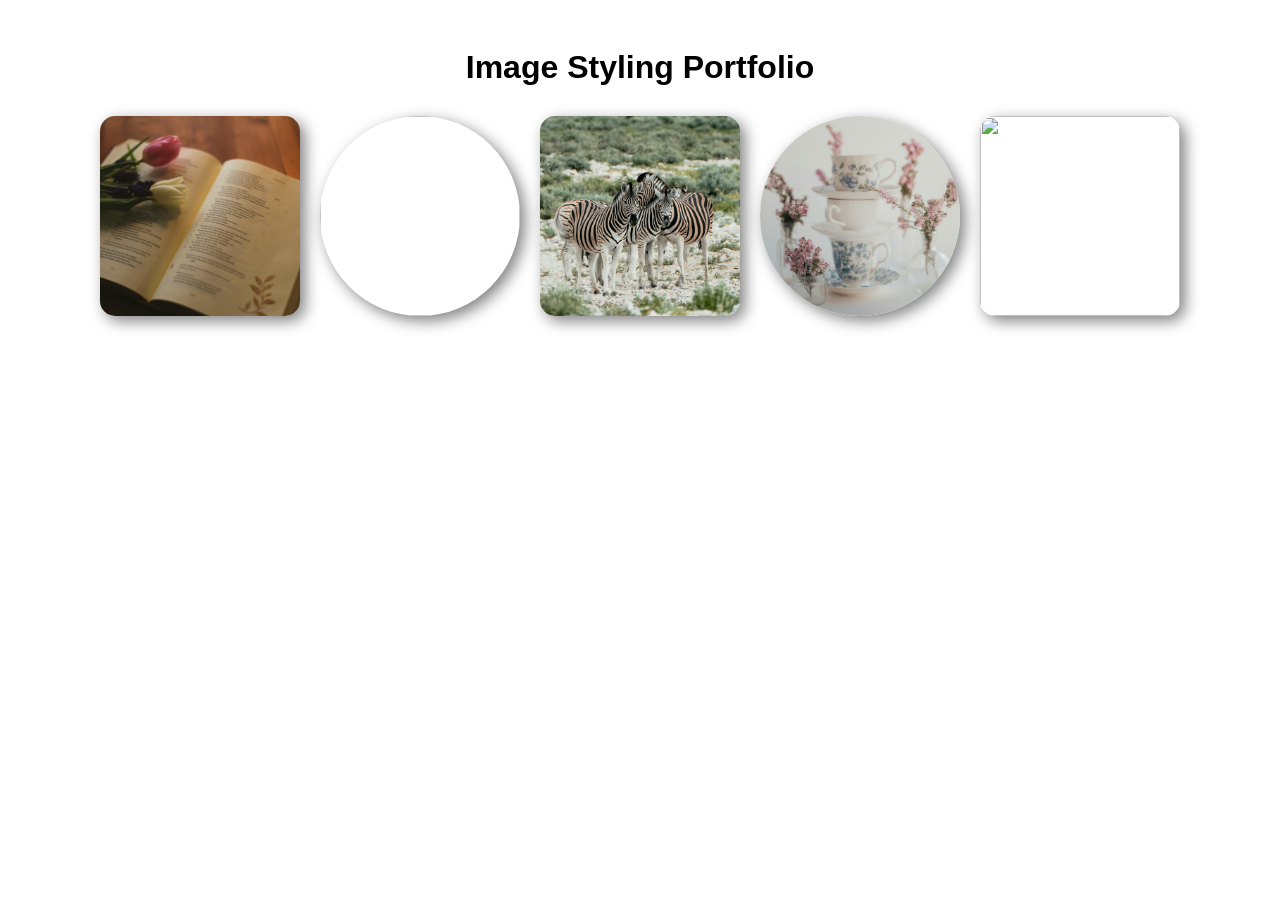
==== exercises/images.html @ 83d1549b "Add Task 4 - Image Styling Portfolio" ====
<!DOCTYPE html>
<html>
<head>
<title>Image Styling Portfolio</title>
<link rel="stylesheet" href="../styles/components.css">
</head>

<body>

<h1>Image Styling Portfolio</h1>

<div class="gallery">

  <div class="overlay-container">
    <img src="../images/gallery/image1.jpg" class="rounded hover-effect shadow">
    <div class="overlay-text">Image 1 Overlay</div>
  </div>

  <div class="overlay-container">
    <img src="../images/gallery/image2.jpg" class="circle hover-effect shadow">
    <div class="overlay-text">Image 2 Overlay</div>
  </div>

  <div class="overlay-container">
    <img src="../images/gallery/image3.jpg" class="rounded hover-effect shadow">
    <div class="overlay-text">Image 3 Overlay</div>
  </div>

  <div class="overlay-container">
    <img src="../images/gallery/image4.jpg" class="circle hover-effect shadow">
    <div class="overlay-text">Image 4 Overlay</div>
  </div>

  <div class="overlay-container">
    <img src="../images/gallery/image5.jpg" class="rounded hover-effect shadow">
    <div class="overlay-text">Image 5 Overlay</div>
  </div>

</div>

</body>
</html>
---- styles/components.css ----
body{
font-family:Arial;
padding:20px;
}

h1{
text-align:center;
margin-bottom:30px;
}

.gallery{
display:flex;
flex-wrap:wrap;
gap:20px;
justify-content:center;
}

.gallery img{
width:200px;
height:200px;
object-fit:cover;
transition:0.5s;
display:block;
}

.rounded{
border-radius:15px;
}

.circle{
border-radius:50%;
}

.shadow{
box-shadow:5px 5px 15px gray;
}

.hover-effect:hover{
transform:scale(1.1);
}

.overlay-container{
position:relative;
display:inline-block;
}

.overlay-container .overlay-text{
position:absolute;
bottom:0;
background:rgba(0,0,0,0.6);
color:white;
width:100%;
text-align:center;
opacity:0;
transition:0.5s;
padding:5px 0;
font-size:16px;
}

.overlay-container:hover .overlay-text{
opacity:1;
}

/* Task 5: Button Styling Collection */
.btn{
padding:10px 20px;
font-size:16px;
font-family:Arial, sans-serif;
border:none;
cursor:pointer;
transition:all 0.3s ease;
margin:5px;
}

.btn.primary{background-color:#007bff;color:white;}
.btn.secondary{background-color:#6c757d;color:white;}
.btn.success{background-color:#28a745;color:white;}
.btn.danger{background-color:#dc3545;color:white;}
.btn.rounded{border-radius:20px;}
.btn.shadow{box-shadow:2px 2px 10px rgba(0,0,0,0.3);}
.btn.gradient{background:linear-gradient(45deg,#ff6b6b,#f06595);color:white;}
.btn:hover{transform:scale(1.05);opacity:0.9;}
.btn:focus{outline:2px solid #333;}
.btn:disabled{background-color:#ccc;cursor:not-allowed;opacity:0.6;}
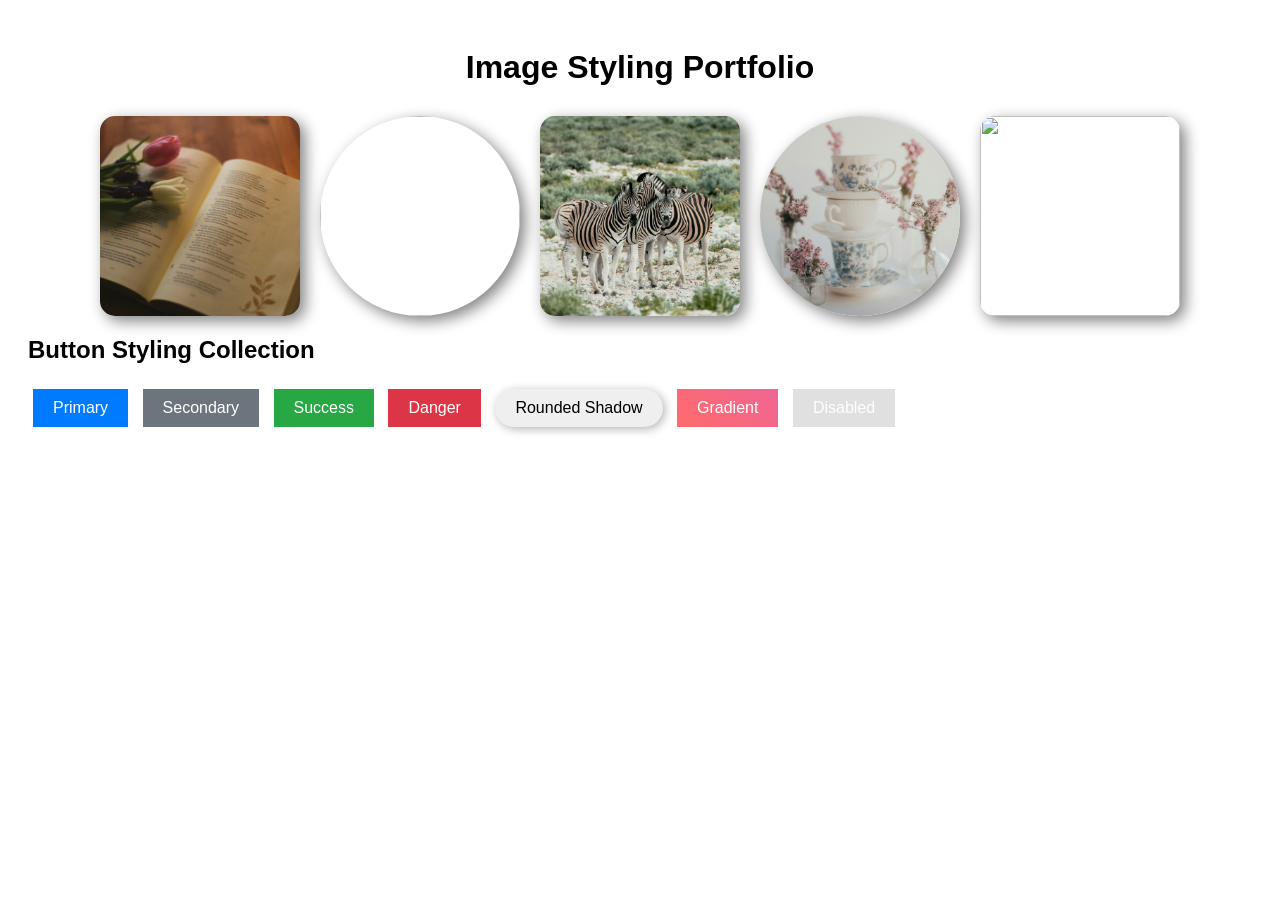
==== commit 250df4f4: "Add Task 5 - Button Styling Collection" ====
--- a/exercises/images.html
+++ b/exercises/images.html
@@ -1,8 +1,8 @@
 <!DOCTYPE html>
 <html>
 <head>
-<title>Image Styling Portfolio</title>
-<link rel="stylesheet" href="../styles/components.css">
+  <title>Image Styling Portfolio</title>
+  <link rel="stylesheet" href="../styles/components.css">
 </head>
 
 <body>
@@ -38,5 +38,17 @@
 
 </div>
 
+<h2>Button Styling Collection</h2>
+
+<div class="button-collection">
+  <button class="btn primary">Primary</button>
+  <button class="btn secondary">Secondary</button>
+  <button class="btn success">Success</button>
+  <button class="btn danger">Danger</button>
+  <button class="btn rounded shadow">Rounded Shadow</button>
+  <button class="btn gradient">Gradient</button>
+  <button class="btn primary" disabled>Disabled</button>
+</div>
+
 </body>
 </html>
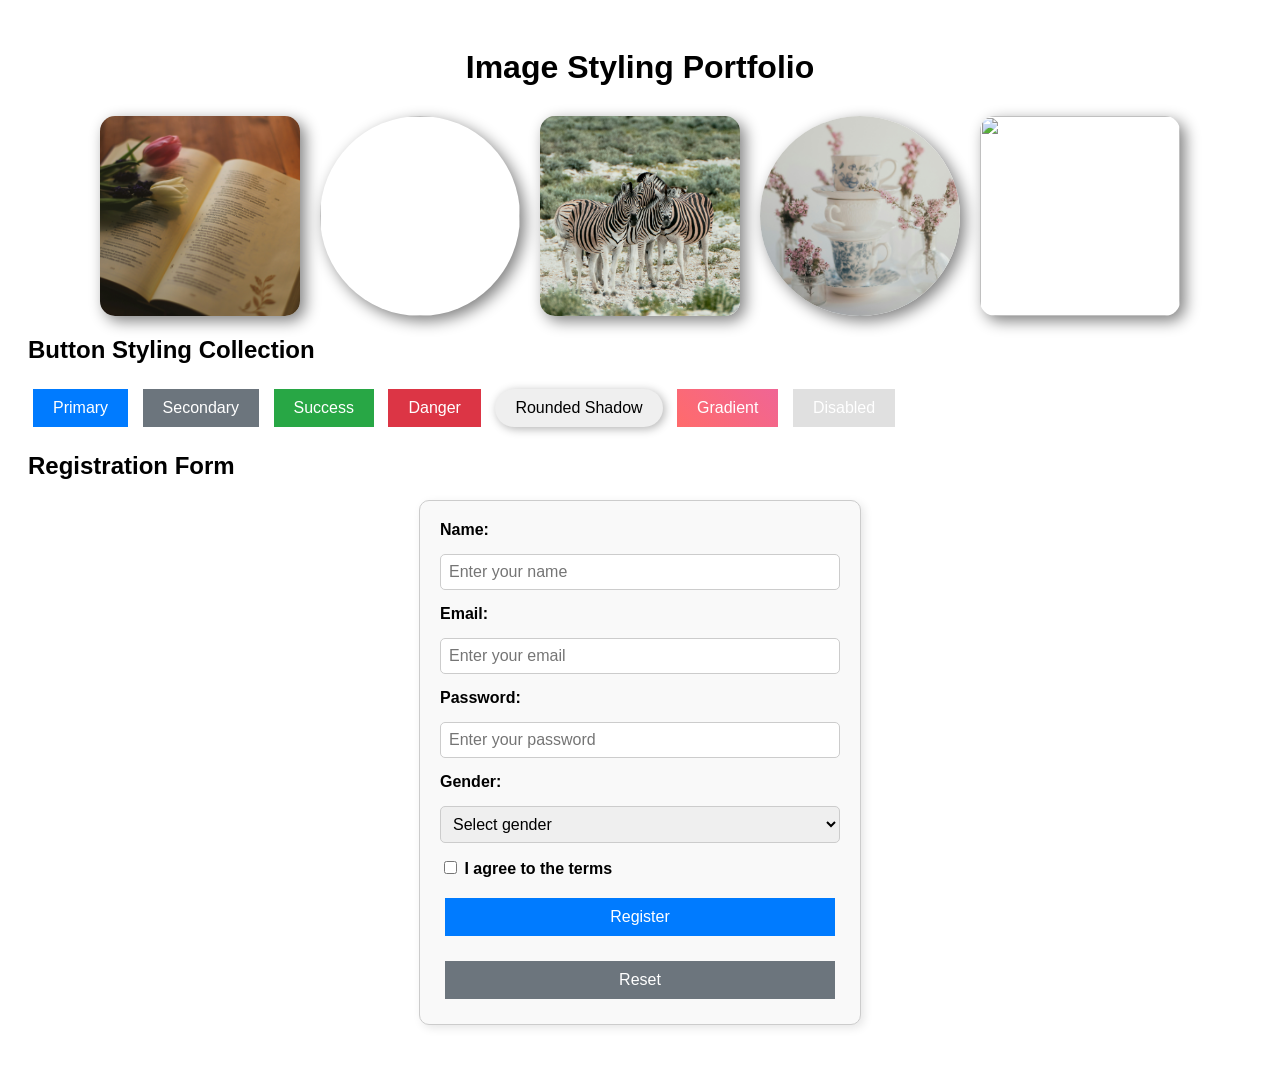
==== commit 1caa95e5: "Add Task 6: Registration Form to images.html" ====
--- a/exercises/images.html
+++ b/exercises/images.html
@@ -51,4 +51,31 @@
 </div>
 
 </body>
-</html>+</html>
+<!-- Task 6: Registration Form Styling -->
+<h2>Registration Form</h2>
+
+<form class="registration-form">
+  <label for="name">Name:</label>
+  <input type="text" id="name" name="name" placeholder="Enter your name" required>
+
+  <label for="email">Email:</label>
+  <input type="email" id="email" name="email" placeholder="Enter your email" required>
+
+  <label for="password">Password:</label>
+  <input type="password" id="password" name="password" placeholder="Enter your password" required>
+
+  <label for="gender">Gender:</label>
+  <select id="gender" name="gender">
+    <option value="">Select gender</option>
+    <option value="male">Male</option>
+    <option value="female">Female</option>
+  </select>
+
+  <label>
+    <input type="checkbox" name="terms" required> I agree to the terms
+  </label>
+
+  <button class="btn primary" type="submit">Register</button>
+  <button class="btn secondary" type="reset">Reset</button>
+</form>
--- a/styles/components.css
+++ b/styles/components.css
@@ -81,4 +81,42 @@
 .btn.gradient{background:linear-gradient(45deg,#ff6b6b,#f06595);color:white;}
 .btn:hover{transform:scale(1.05);opacity:0.9;}
 .btn:focus{outline:2px solid #333;}
-.btn:disabled{background-color:#ccc;cursor:not-allowed;opacity:0.6;}+.btn:disabled{background-color:#ccc;cursor:not-allowed;opacity:0.6;}
+/* Task 6: Form Styling */
+.registration-form {
+  width: 400px;
+  margin: 20px auto;
+  padding: 20px;
+  border: 1px solid #ccc;
+  border-radius: 10px;
+  box-shadow: 3px 3px 10px rgba(0,0,0,0.1);
+  display: flex;
+  flex-direction: column;
+  gap: 15px;
+  background-color: #f9f9f9;
+}
+
+.registration-form label {
+  font-weight: bold;
+}
+
+.registration-form input,
+.registration-form select {
+  padding: 8px;
+  font-size: 16px;
+  border: 1px solid #ccc;
+  border-radius: 5px;
+  outline: none;
+  transition: 0.3s;
+}
+
+.registration-form input:focus,
+.registration-form select:focus {
+  border-color: #007bff;
+  box-shadow: 0 0 5px rgba(0,123,255,0.5);
+}
+
+.registration-form input:disabled {
+  background-color: #eee;
+  cursor: not-allowed;
+}
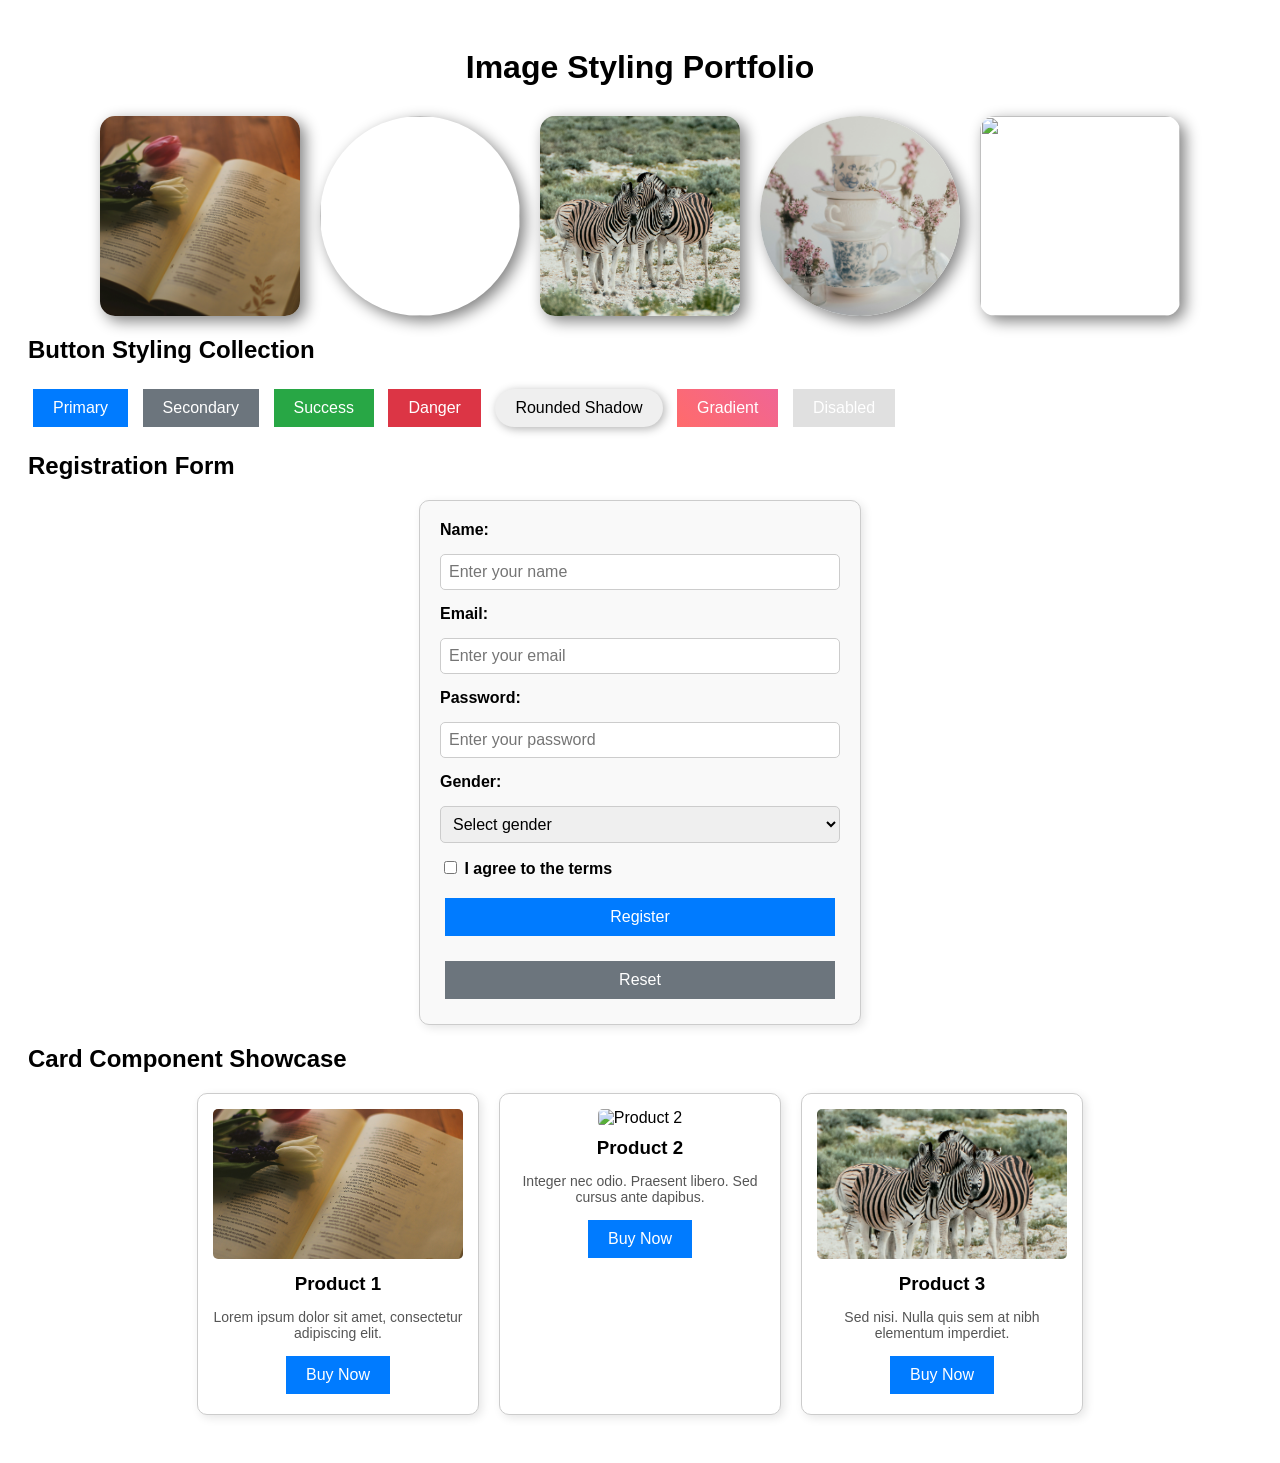
==== commit 934f4b17: "Add 7: Card Component Design to images.html" ====
--- a/exercises/images.html
+++ b/exercises/images.html
@@ -78,4 +78,29 @@
 
   <button class="btn primary" type="submit">Register</button>
   <button class="btn secondary" type="reset">Reset</button>
-</form>+</form>
+<!-- 7 -->
+<h2>Card Component Showcase</h2>
+
+<div class="card-container">
+  <div class="card">
+    <img src="../images/gallery/image1.jpg" alt="Product 1">
+    <h3>Product 1</h3>
+    <p>Lorem ipsum dolor sit amet, consectetur adipiscing elit.</p>
+    <button class="btn primary">Buy Now</button>
+  </div>
+
+  <div class="card">
+    <img src="../images/gallery/image2.jpg" alt="Product 2">
+    <h3>Product 2</h3>
+    <p>Integer nec odio. Praesent libero. Sed cursus ante dapibus.</p>
+    <button class="btn primary">Buy Now</button>
+  </div>
+
+  <div class="card">
+    <img src="../images/gallery/image3.jpg" alt="Product 3">
+    <h3>Product 3</h3>
+    <p>Sed nisi. Nulla quis sem at nibh elementum imperdiet.</p>
+    <button class="btn primary">Buy Now</button>
+  </div>
+</div>
--- a/styles/components.css
+++ b/styles/components.css
@@ -119,4 +119,46 @@
 .registration-form input:disabled {
   background-color: #eee;
   cursor: not-allowed;
+}
+/* 7 */
+.card-container {
+  display: flex;
+  flex-wrap: wrap;
+  gap: 20px;
+  justify-content: center;
+  margin: 20px 0;
+}
+
+.card {
+  width: 250px;
+  border: 1px solid #ccc;
+  border-radius: 10px;
+  overflow: hidden;
+  padding: 15px;
+  box-shadow: 3px 3px 10px rgba(0,0,0,0.1);
+  text-align: center;
+  transition: transform 0.3s, box-shadow 0.3s;
+  background-color: #fff;
+}
+
+.card img {
+  width: 100%;
+  height: 150px;
+  object-fit: cover;
+  border-radius: 5px;
+}
+
+.card h3 {
+  margin: 10px 0 5px 0;
+}
+
+.card p {
+  font-size: 14px;
+  color: #555;
+  margin-bottom: 10px;
+}
+
+.card:hover {
+  transform: translateY(-5px);
+  box-shadow: 5px 5px 15px rgba(0,0,0,0.2);
 }
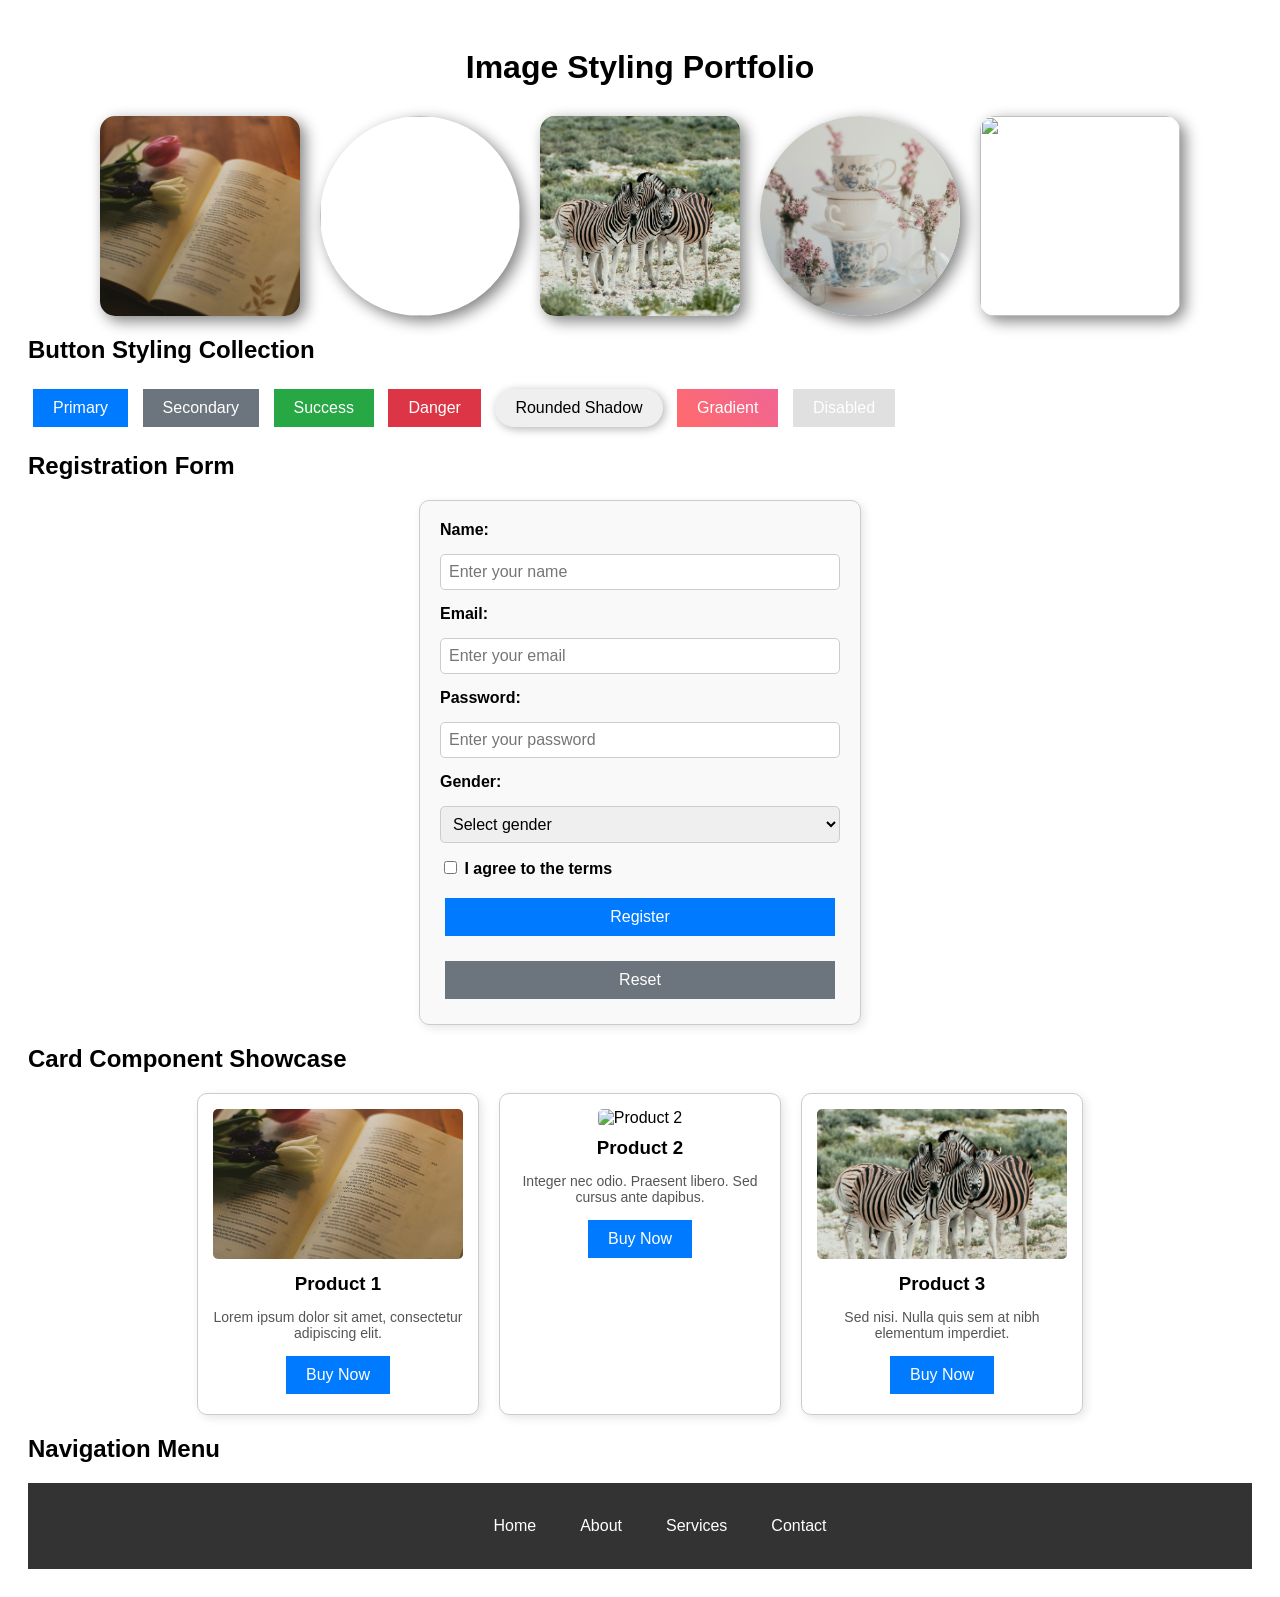
==== commit 4955cbb8: "Add 8: Navigation Menu Styling" ====
--- a/exercises/images.html
+++ b/exercises/images.html
@@ -103,4 +103,24 @@
     <p>Sed nisi. Nulla quis sem at nibh elementum imperdiet.</p>
     <button class="btn primary">Buy Now</button>
   </div>
-</div>+</div>
+<!-- 8 -->
+<h2>Navigation Menu</h2>
+
+<nav class="navbar">
+  <ul class="nav-menu">
+    <li><a href="#">Home</a></li>
+    <li><a href="#">About</a></li>
+
+    <li class="dropdown">
+      <a href="#">Services</a>
+      <ul class="dropdown-menu">
+        <li><a href="#">Web Design</a></li>
+        <li><a href="#">Development</a></li>
+        <li><a href="#">SEO</a></li>
+      </ul>
+    </li>
+
+    <li><a href="#">Contact</a></li>
+  </ul>
+</nav>
--- a/styles/components.css
+++ b/styles/components.css
@@ -161,4 +161,56 @@
 .card:hover {
   transform: translateY(-5px);
   box-shadow: 5px 5px 15px rgba(0,0,0,0.2);
+}
+/* 8 */
+
+.navbar{
+  background:#333;
+  padding:10px;
+}
+
+.nav-menu{
+  list-style:none;
+  display:flex;
+  justify-content:center;
+  gap:20px;
+}
+
+.nav-menu li{
+  position:relative;
+}
+
+.nav-menu a{
+  text-decoration:none;
+  color:white;
+  padding:8px 12px;
+  display:block;
+  transition:0.3s;
+}
+
+.nav-menu a:hover{
+  background:#555;
+  border-radius:5px;
+}
+
+.dropdown-menu{
+  display:none;
+  position:absolute;
+  top:35px;
+  left:0;
+  background:#444;
+  list-style:none;
+  min-width:120px;
+}
+
+.dropdown-menu li a{
+  padding:8px;
+}
+
+.dropdown:hover .dropdown-menu{
+  display:block;
+}
+
+.dropdown-menu a:hover{
+  background:#666;
 }
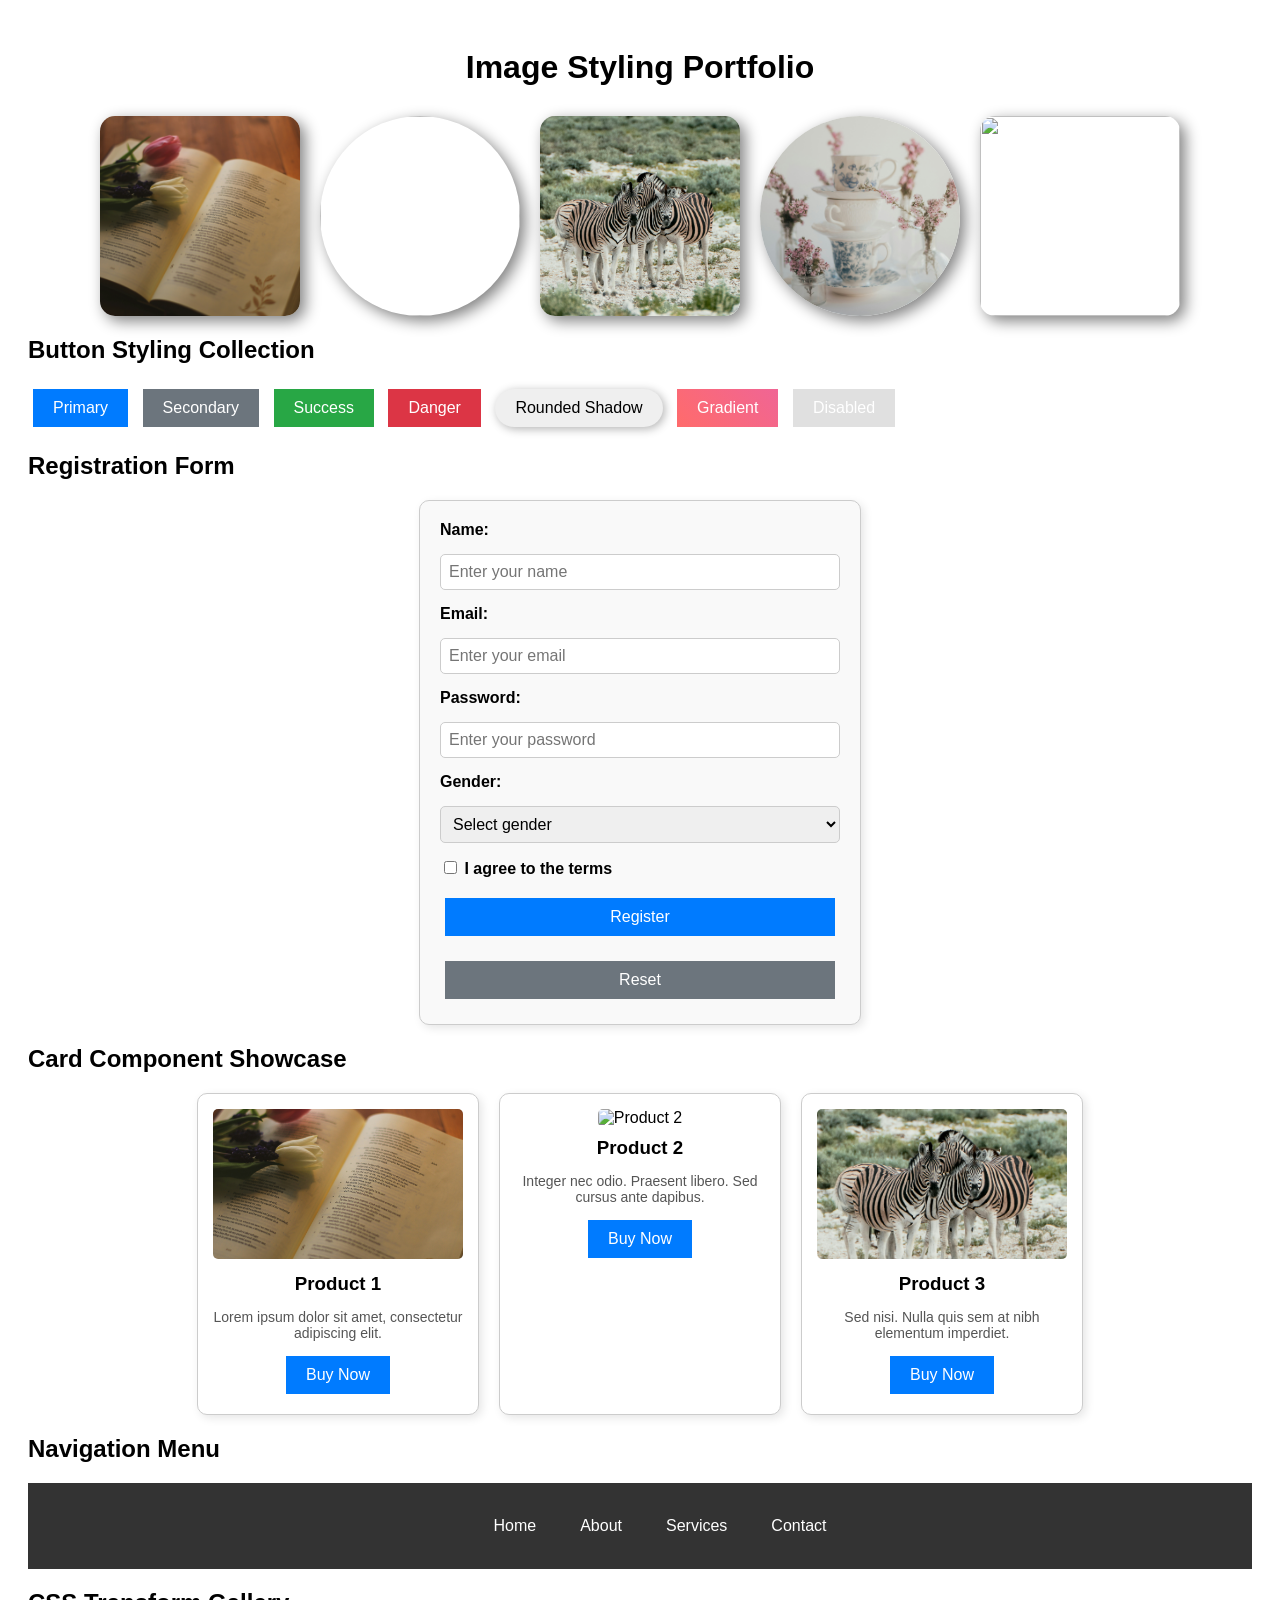
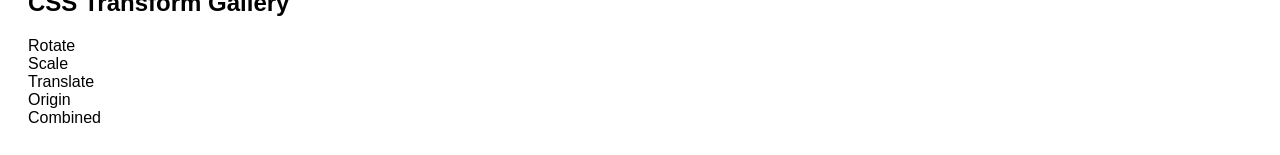
==== commit 42178856: "Add 9: CSS Transform Gallery" ====
--- a/exercises/images.html
+++ b/exercises/images.html
@@ -123,4 +123,20 @@
 
     <li><a href="#">Contact</a></li>
   </ul>
-</nav>+</nav>
+<!-- 9 -->
+<h2>CSS Transform Gallery</h2>
+
+<div class="transform-gallery">
+
+<div class="box rotate">Rotate</div>
+
+<div class="box scale">Scale</div>
+
+<div class="box translate">Translate</div>
+
+<div class="box origin">Origin</div>
+
+<div class="box combo">Combined</div>
+
+</div>
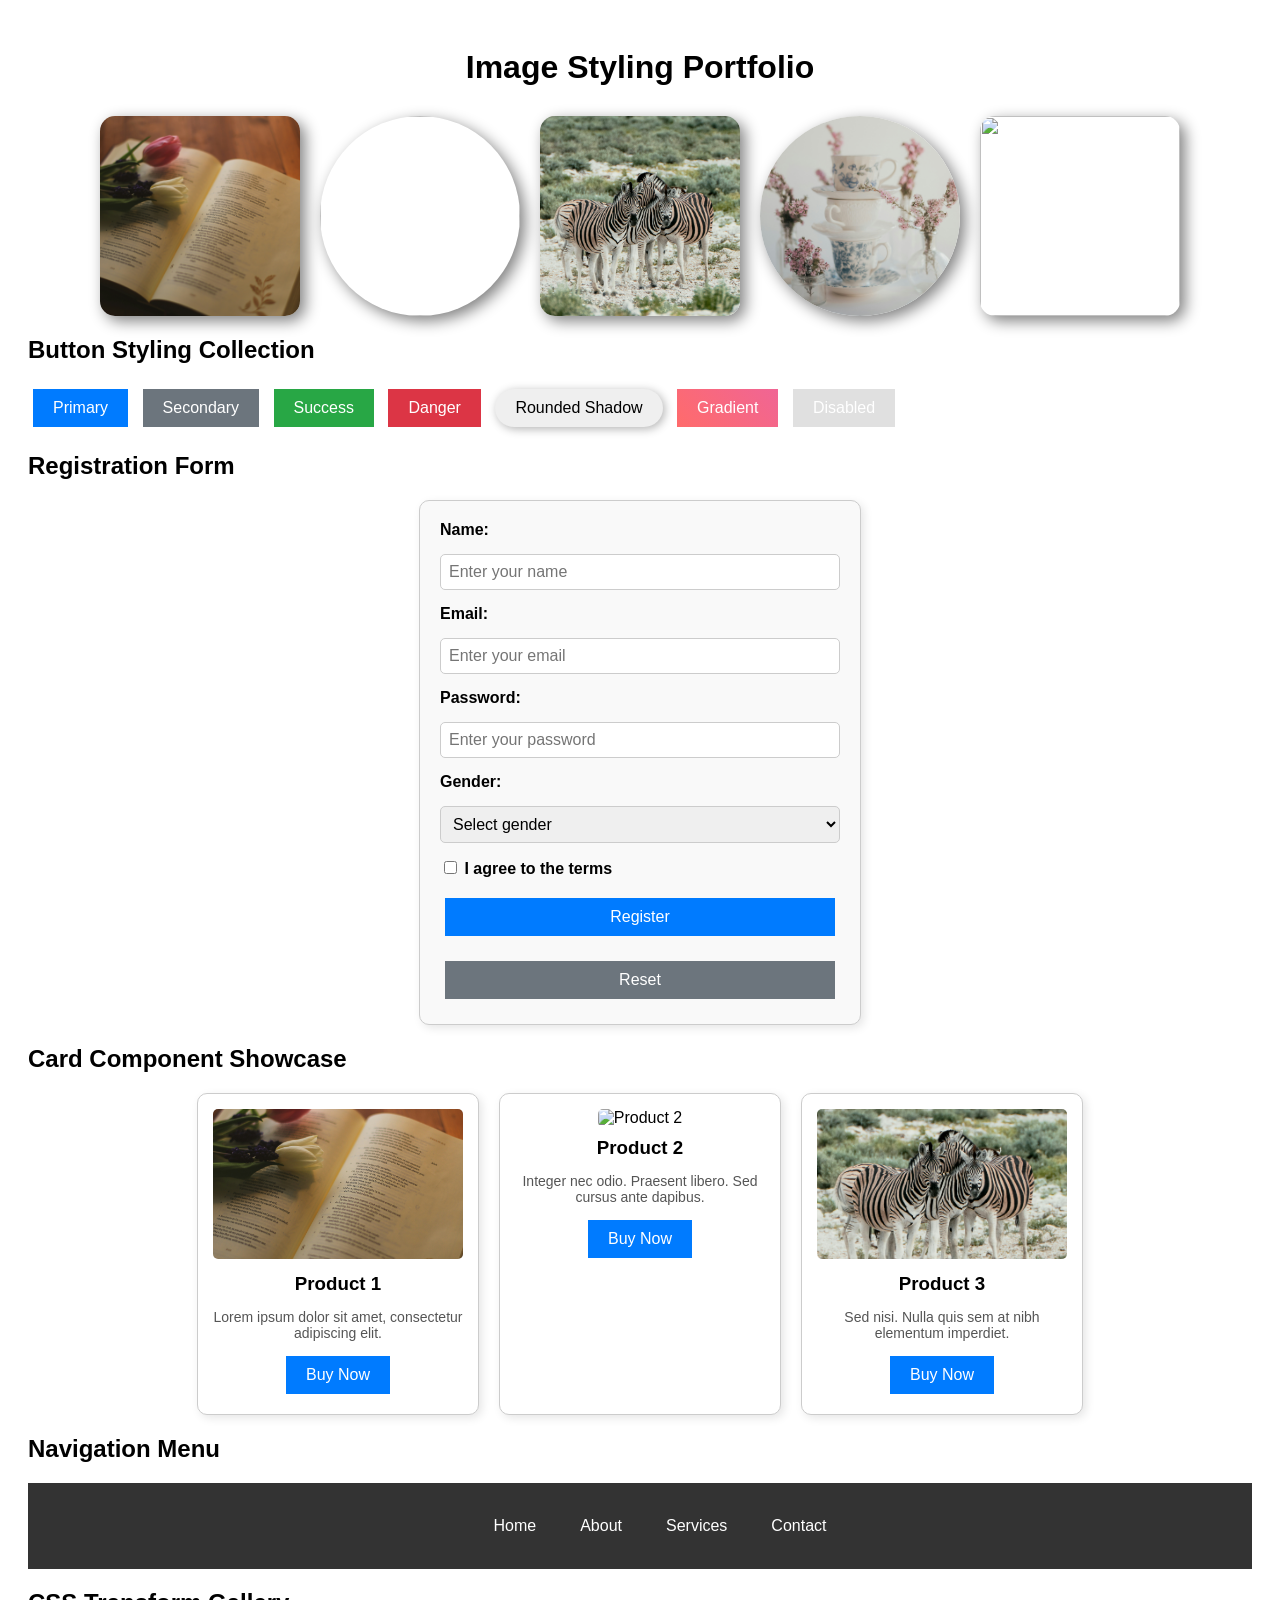
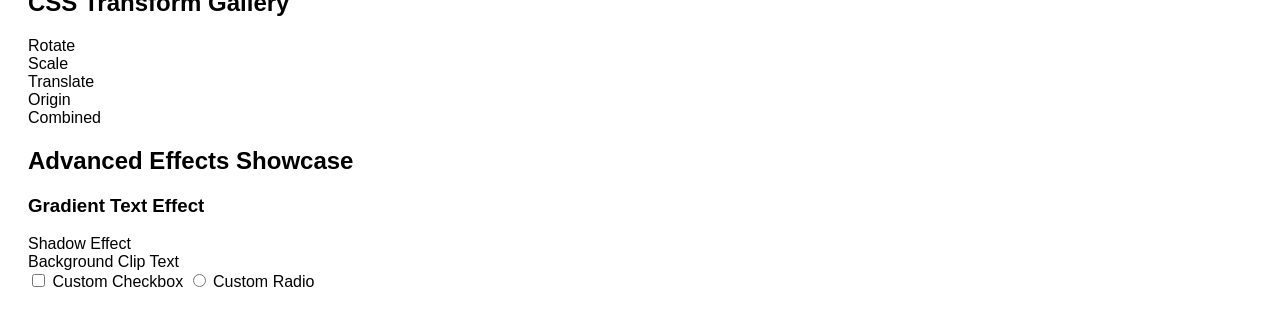
==== commit b902f2f2: "Add 10: Advanced Effects Showcase" ====
--- a/exercises/images.html
+++ b/exercises/images.html
@@ -139,4 +139,28 @@
 
 <div class="box combo">Combined</div>
 
+</div>
+<!-- 10 -->
+<h2>Advanced Effects Showcase</h2>
+
+<div class="advanced-effects">
+
+<h3 class="gradient-text">Gradient Text Effect</h3>
+
+<div class="shadow-box">Shadow Effect</div>
+
+<div class="loading"></div>
+
+<div class="clip-text">Background Clip Text</div>
+
+<label class="custom-check">
+<input type="checkbox">
+Custom Checkbox
+</label>
+
+<label class="custom-radio">
+<input type="radio" name="option">
+Custom Radio
+</label>
+
 </div>
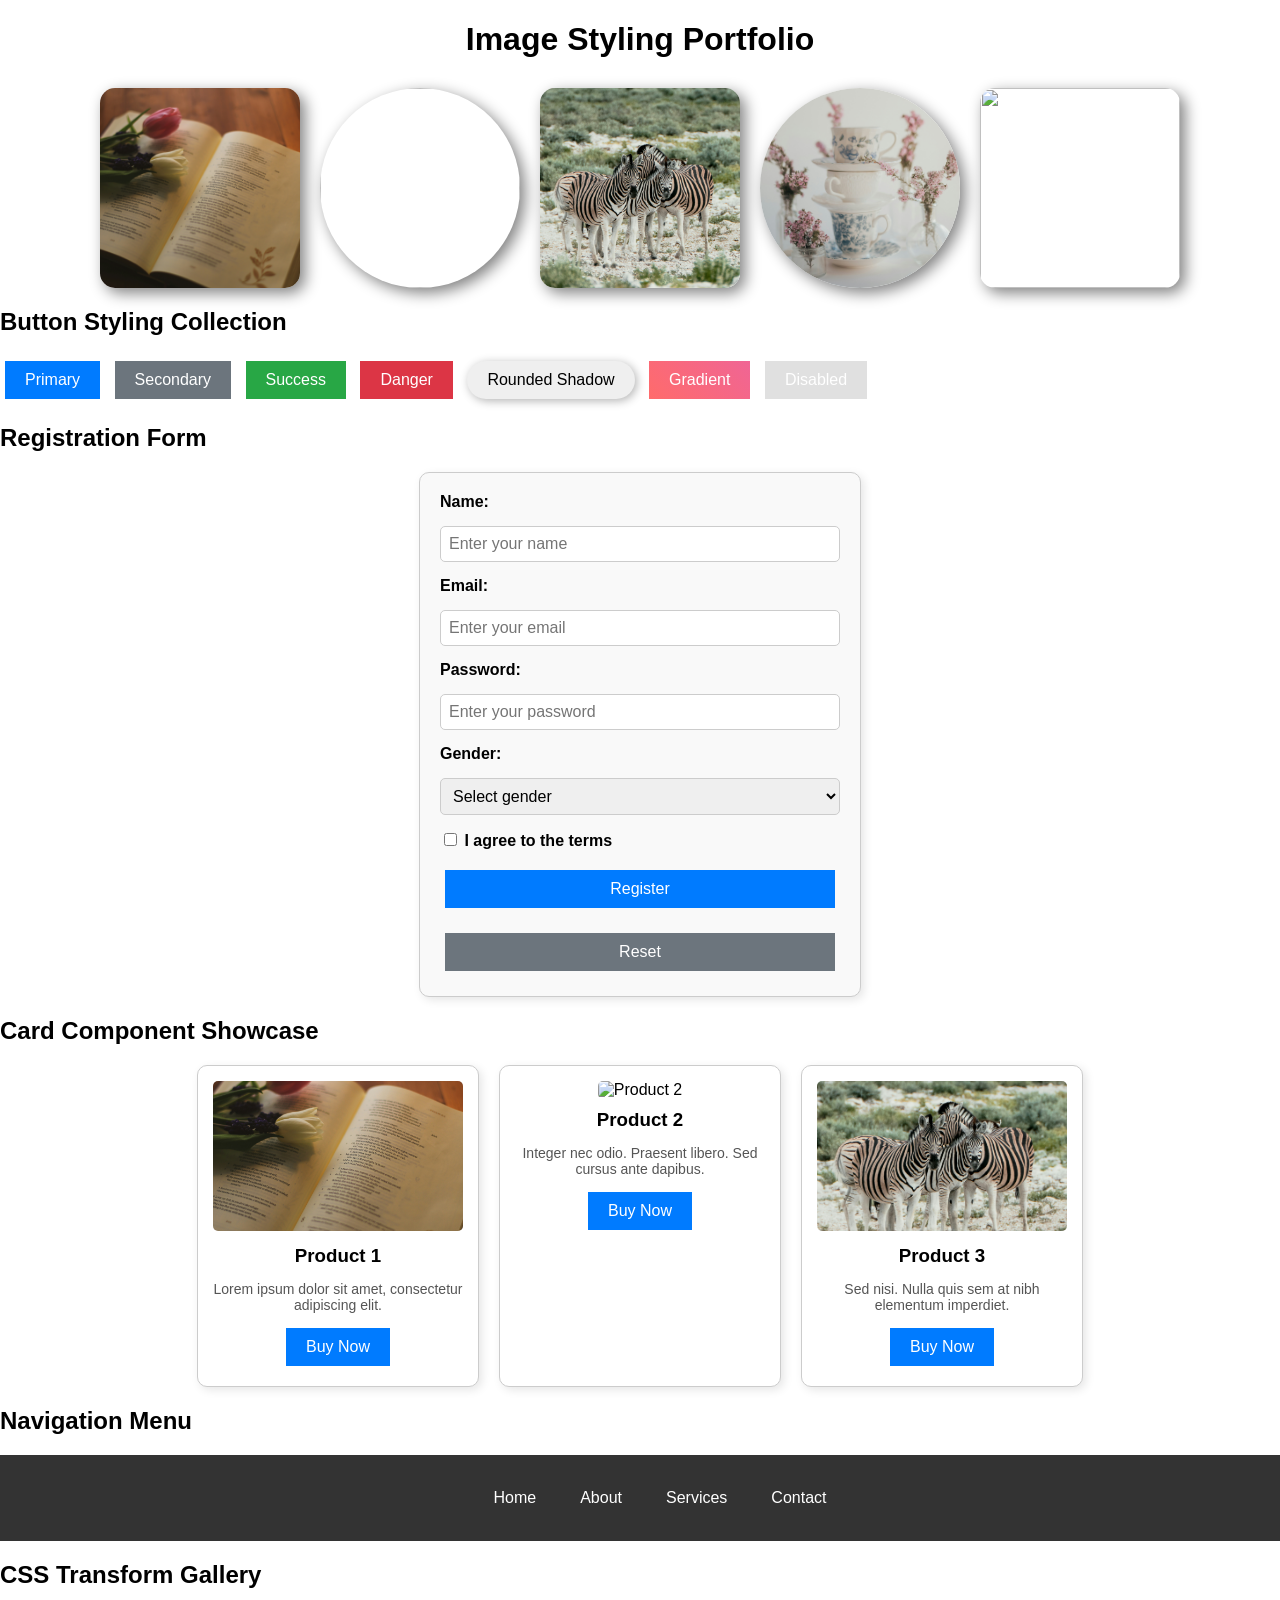
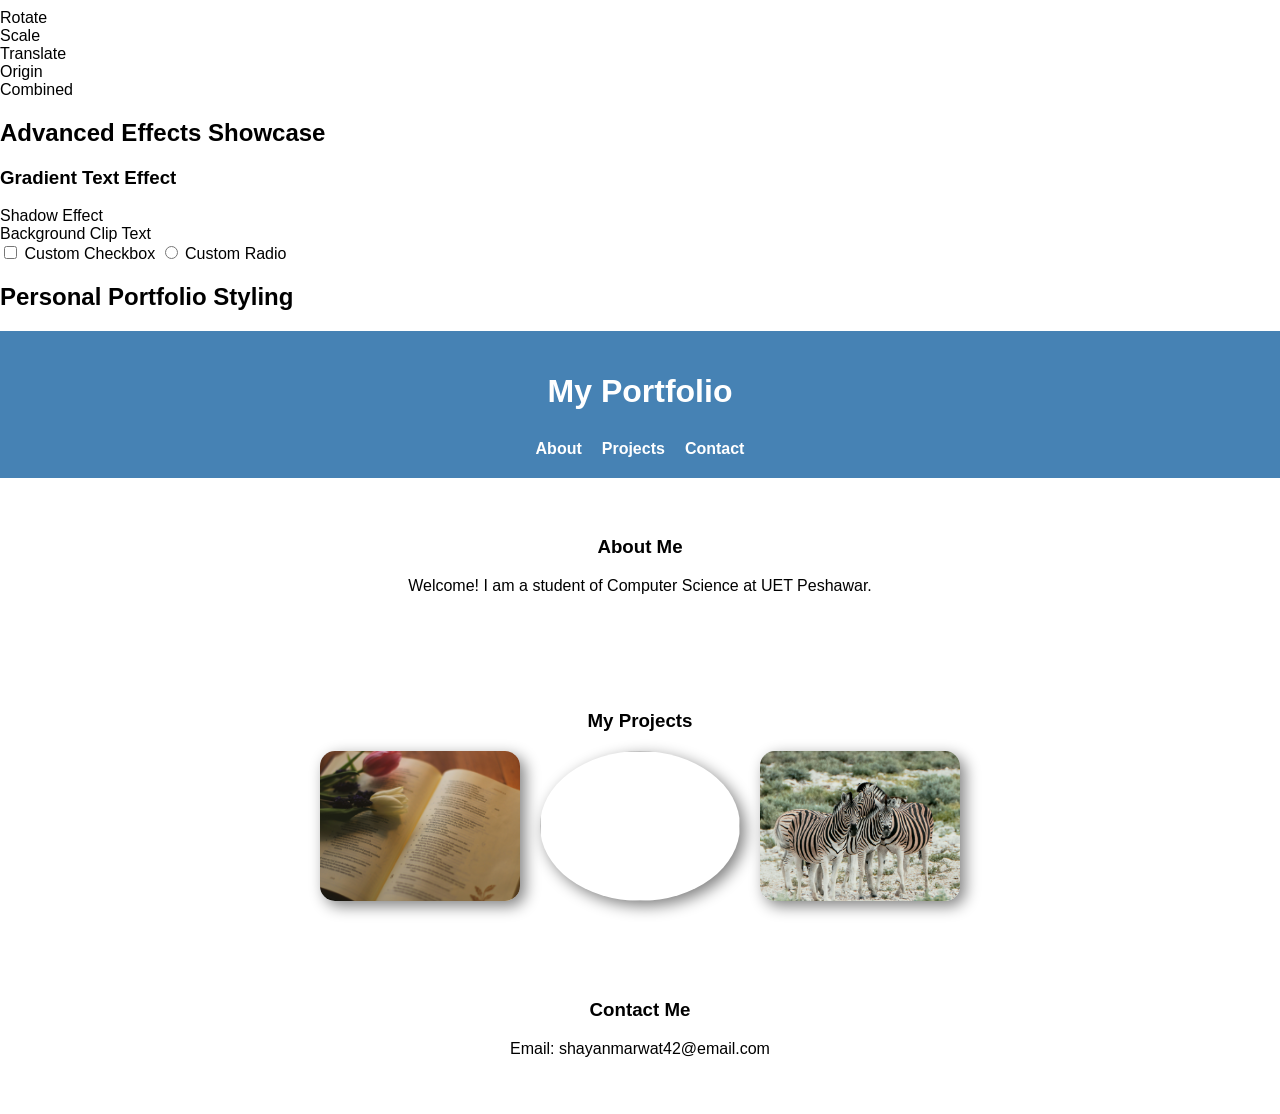
==== commit 0228c8da: "Add 11: Personal Portfolio Styling" ====
--- a/exercises/images.html
+++ b/exercises/images.html
@@ -163,4 +163,36 @@
 Custom Radio
 </label>
 
-</div>+</div>
+<!-- 11 -->
+<h2>Personal Portfolio Styling</h2>
+
+<header class="portfolio-header">
+    <h1>My Portfolio</h1>
+    <nav class="portfolio-nav">
+        <ul>
+            <li><a href="#about">About</a></li>
+            <li><a href="#projects">Projects</a></li>
+            <li><a href="#contact">Contact</a></li>
+        </ul>
+    </nav>
+</header>
+
+<section id="about">
+    <h3>About Me</h3>
+    <p>Welcome! I am a student of Computer Science at UET Peshawar.</p>
+</section>
+
+<section id="projects" class="portfolio-gallery">
+    <h3>My Projects</h3>
+    <div class="gallery">
+        <img src="../images/gallery/image1.jpg" class="rounded shadow hover-effect">
+        <img src="../images/gallery/image2.jpg" class="circle shadow hover-effect">
+        <img src="../images/gallery/image3.jpg" class="rounded shadow hover-effect">
+    </div>
+</section>
+
+<section id="contact">
+    <h3>Contact Me</h3>
+    <p>Email: shayanmarwat42@email.com</p>
+</section>
--- a/styles/components.css
+++ b/styles/components.css
@@ -213,4 +213,62 @@
 
 .dropdown-menu a:hover{
   background:#666;
+}
+/* 11 */
+
+body{
+    font-family: Arial, sans-serif;
+    padding: 0;
+    margin: 0;
+}
+
+.portfolio-header{
+    background: steelblue;
+    color: white;
+    padding: 20px 0;
+    text-align: center;
+}
+
+.portfolio-nav ul{
+    list-style:none;
+    display:flex;
+    justify-content:center;
+    gap:20px;
+    padding:0;
+    margin:10px 0 0 0;
+}
+
+.portfolio-nav a{
+    text-decoration:none;
+    color:white;
+    font-weight:bold;
+    transition:0.3s;
+}
+
+.portfolio-nav a:hover{
+    color:orange;
+}
+
+section{
+    padding:40px 20px;
+    text-align:center;
+}
+
+.portfolio-gallery .gallery{
+    display:flex;
+    justify-content:center;
+    gap:20px;
+    flex-wrap:wrap;
+}
+
+.portfolio-gallery img{
+    width:200px;
+    height:150px;
+    object-fit:cover;
+    transition:0.4s;
+}
+
+.portfolio-gallery img:hover{
+    transform:scale(1.05);
+    box-shadow: 3px 3px 15px gray;
 }
